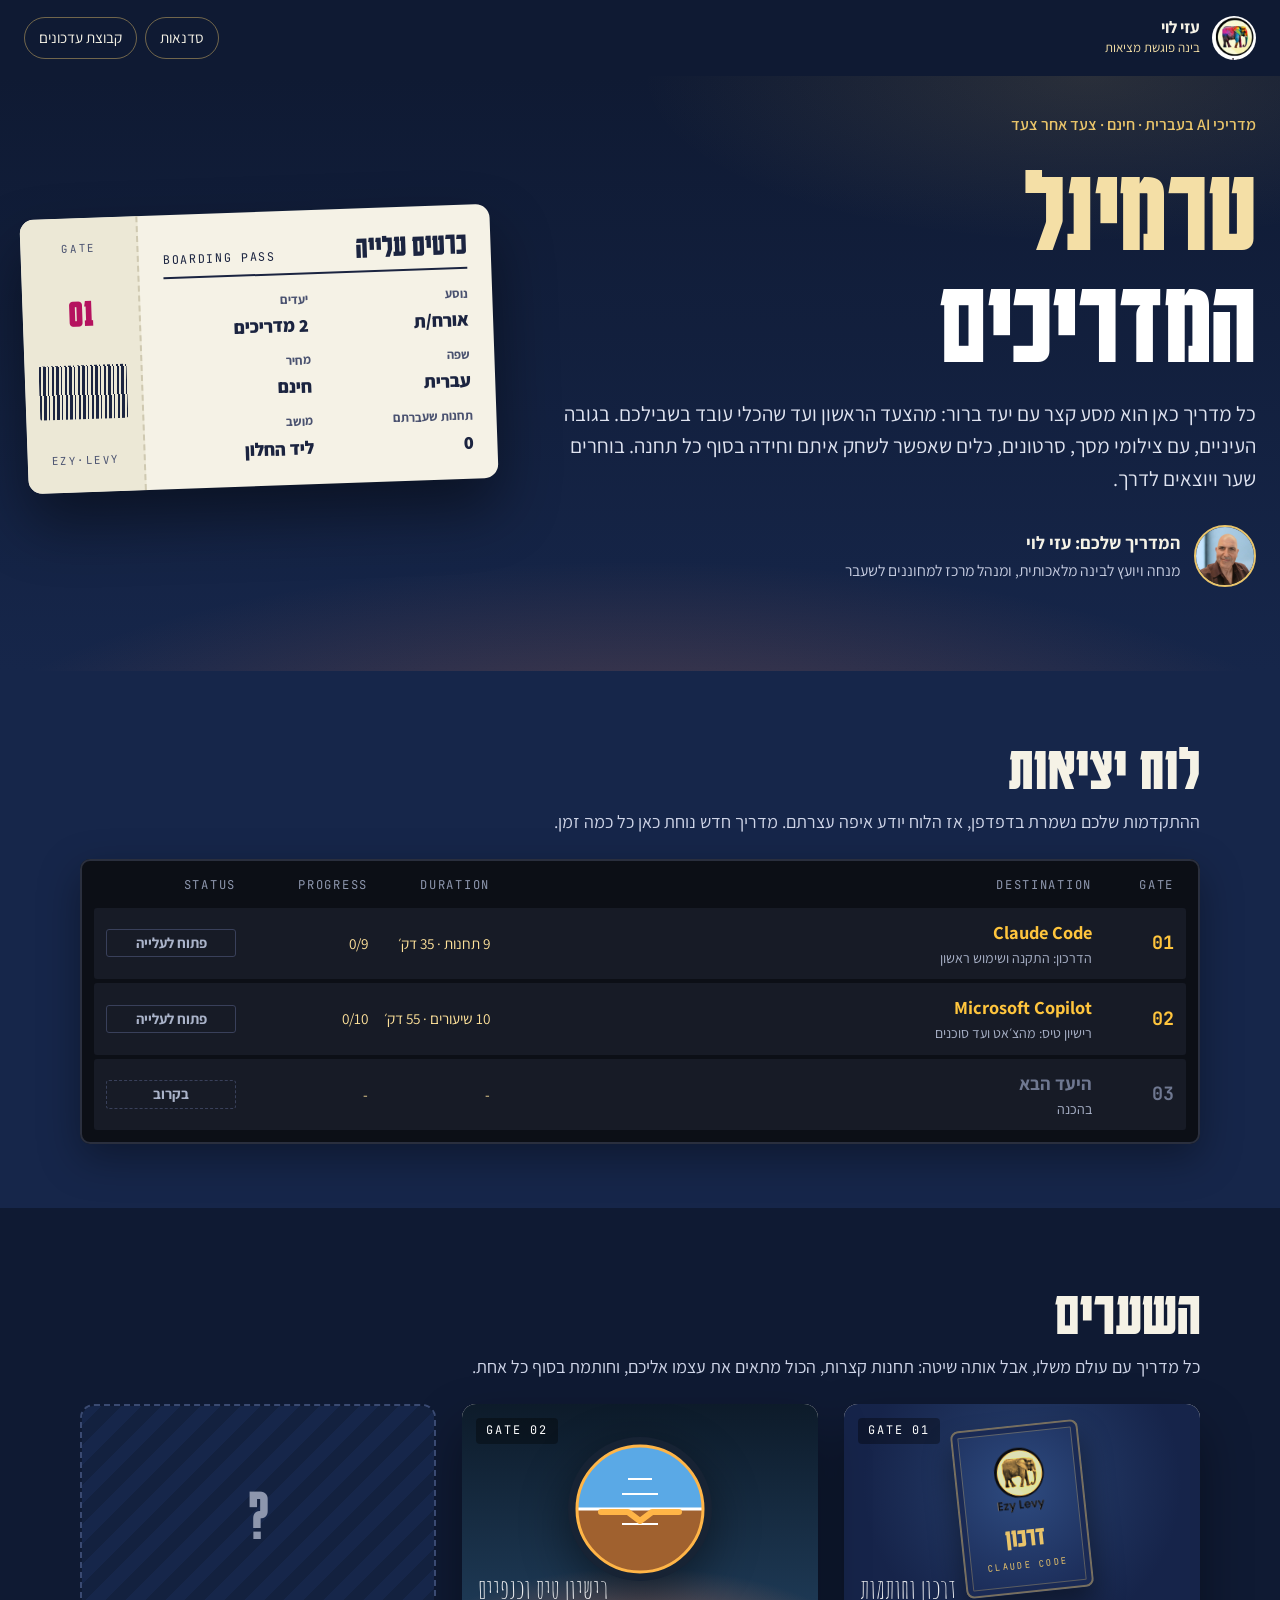
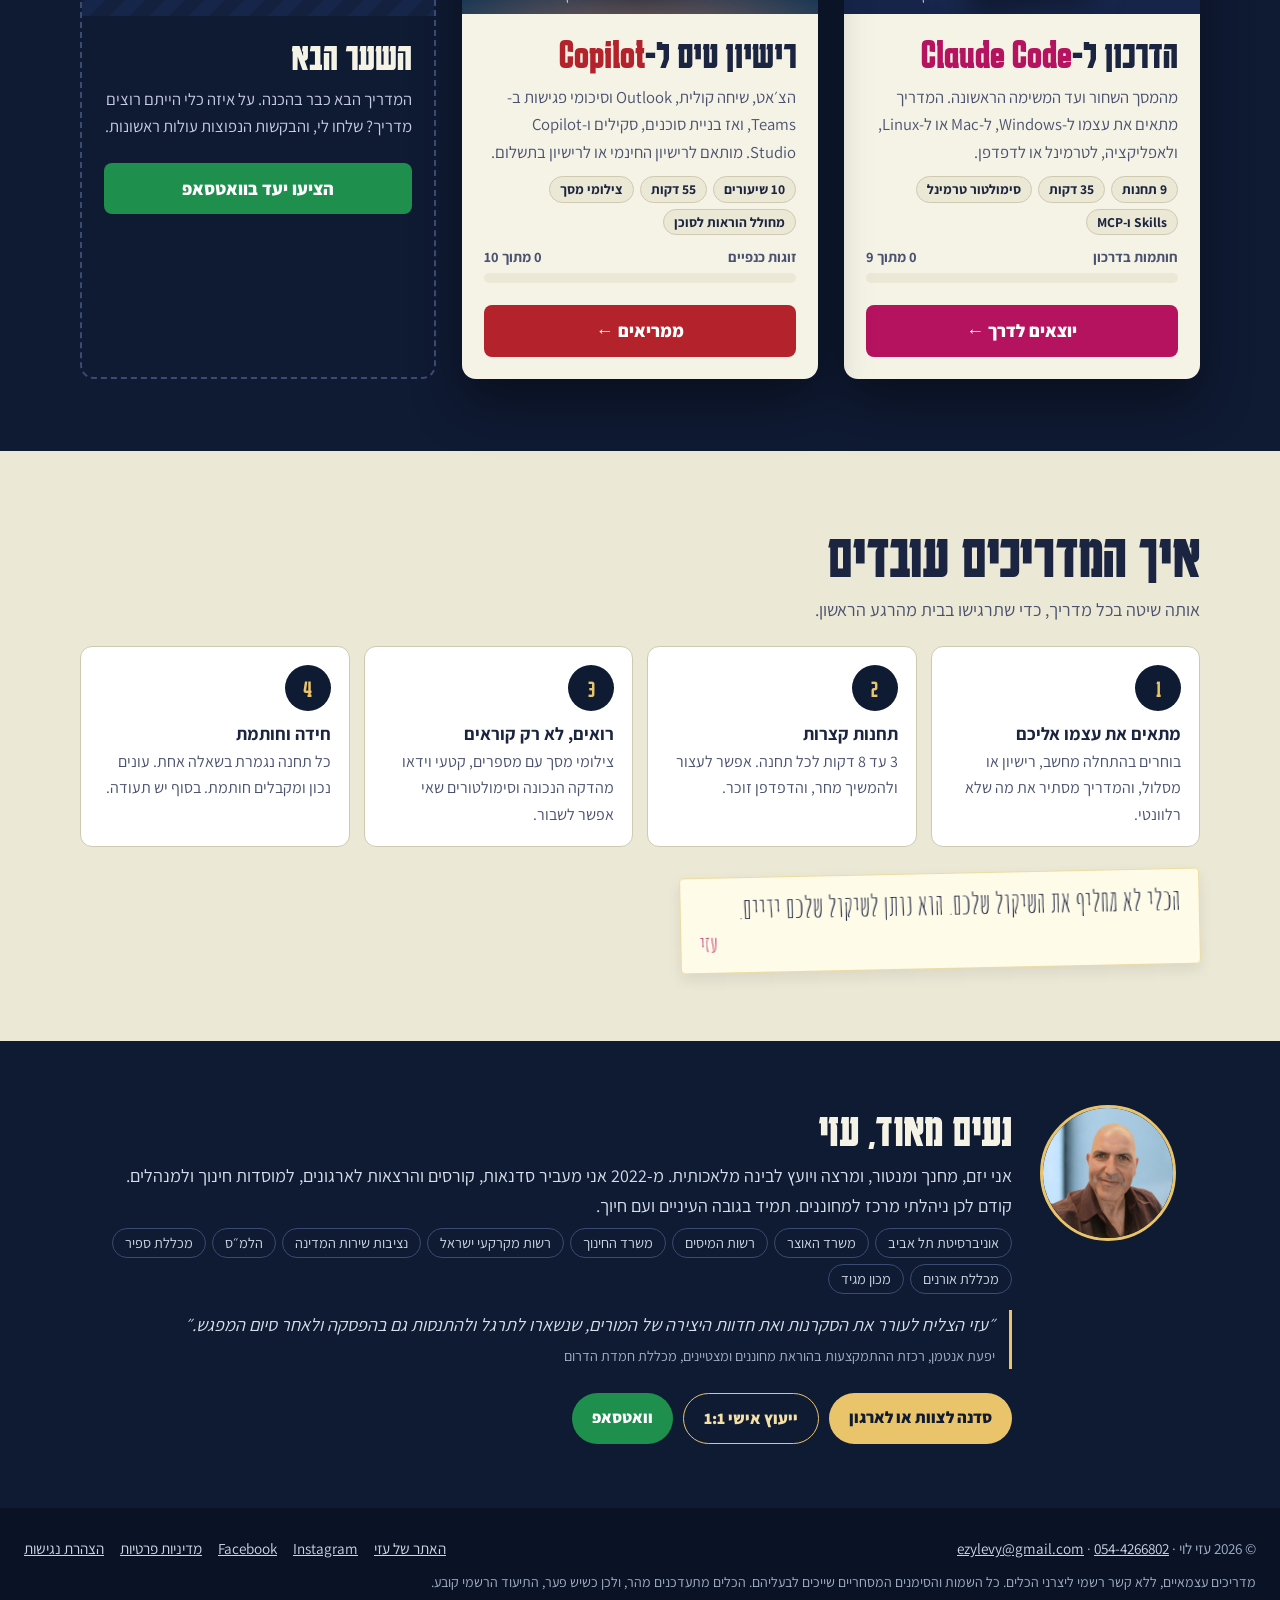
==== index.html @ 36879161 "Tutorials hub: Claude Code passport + Copilot pilot licence Hebrew interactive tutorials by Ezi Levy" ====
<!DOCTYPE html>
<html lang="he" dir="rtl">
<head>
<meta charset="UTF-8">
<meta name="viewport" content="width=device-width, initial-scale=1">
<title>טרמינל המדריכים | מדריכי AI בעברית · עזי לוי</title>
<meta name="description" content="כל המדריכים האינטראקטיביים של עזי לוי במקום אחד: Claude Code, Microsoft Copilot ועוד בדרך. בעברית, צעד אחר צעד, עם חידות, כלים וצילומי מסך.">
<link rel="canonical" href="https://ezylevy.github.io/tutorials/">
<meta property="og:type" content="website">
<meta property="og:locale" content="he_IL">
<meta property="og:title" content="טרמינל המדריכים של עזי לוי">
<meta property="og:description" content="מדריכי AI אינטראקטיביים בעברית, צעד אחר צעד. בוחרים שער ויוצאים לדרך.">
<meta property="og:url" content="https://ezylevy.github.io/tutorials/">
<meta name="theme-color" content="#0f1a33">
<link rel="icon" href="assets/img/logo.png">
<link rel="preconnect" href="https://fonts.googleapis.com">
<link rel="preconnect" href="https://fonts.gstatic.com" crossorigin>
<link href="https://fonts.googleapis.com/css2?family=Amatic+SC:wght@700&family=Assistant:wght@400;600;700;800&family=JetBrains+Mono:wght@400;700&family=Karantina:wght@700&display=swap" rel="stylesheet">
<link rel="stylesheet" href="assets/css/hub.css">
<script type="application/ld+json">
{"@context":"https://schema.org","@type":"ItemList","name":"מדריכי AI בעברית של עזי לוי","itemListElement":[
{"@type":"ListItem","position":1,"url":"https://ezylevy.github.io/tutorials/claude-code/","name":"הדרכון ל-Claude Code"},
{"@type":"ListItem","position":2,"url":"https://ezylevy.github.io/tutorials/copilot/","name":"רישיון טיס ל-Copilot"}]}
</script>
</head>
<body>
<a class="skip" href="#board">דילוג ללוח המדריכים</a>

<header class="topbar">
  <a class="brand" href="https://www.ezylevy.com" target="_blank" rel="noopener">
    <img src="assets/img/logo.png" alt="" width="44" height="44">
    <span><b>עזי לוי</b><small>בינה פוגשת מציאות</small></span>
  </a>
  <nav aria-label="קישורים חיצוניים">
    <a href="https://www.ezylevy.com/courses" target="_blank" rel="noopener">סדנאות</a>
    <a href="https://chat.whatsapp.com/LcW2GxWIN3u0VDr8LdsnDD" target="_blank" rel="noopener">קבוצת עדכונים</a>
  </nav>
</header>

<main>
<div class="hero-wrap">
<section class="hero" aria-labelledby="title">
  <div>
    <p class="kicker">מדריכי AI בעברית · חינם · צעד אחר צעד</p>
    <h1 id="title">טרמינל <span>המדריכים</span></h1>
    <p class="sub">כל מדריך כאן הוא מסע קצר עם יעד ברור: מהצעד הראשון ועד שהכלי עובד בשבילכם. בגובה העיניים, עם צילומי מסך, סרטונים, כלים שאפשר לשחק איתם וחידה בסוף כל תחנה. בוחרים שער ויוצאים לדרך.</p>
    <div class="byline">
      <img src="assets/img/ezi.jpg" alt="עזי לוי" width="62" height="62">
      <div><b>המדריך שלכם: עזי לוי</b><span>מנחה ויועץ לבינה מלאכותית, ומנהל מרכז למחוננים לשעבר</span></div>
    </div>
  </div>

  <div class="pass" aria-label="כרטיס העלייה שלכם">
    <div class="pass-main">
      <div class="pass-head"><b>כרטיס עלייה</b><span dir="ltr">BOARDING PASS</span></div>
      <dl>
        <div><dt>נוסע</dt><dd id="passName">אורח/ת</dd></div>
        <div><dt>יעדים</dt><dd><span id="passCount">2</span> מדריכים</dd></div>
        <div><dt>שפה</dt><dd>עברית</dd></div>
        <div><dt>מחיר</dt><dd>חינם</dd></div>
        <div><dt>תחנות שעברתם</dt><dd id="passDone">0</dd></div>
        <div><dt>מושב</dt><dd>ליד החלון</dd></div>
      </dl>
    </div>
    <div class="pass-stub">
      <small dir="ltr">GATE</small>
      <b id="passGate">01</b>
      <div class="barcode" aria-hidden="true"></div>
      <small dir="ltr">EZY·LEVY</small>
    </div>
  </div>
</section>
</div>

<section class="board-wrap" id="board" aria-labelledby="board-t">
  <div class="inner">
    <h2 class="sec-title" id="board-t">לוח יציאות</h2>
    <p class="sec-sub">ההתקדמות שלכם נשמרת בדפדפן, אז הלוח יודע איפה עצרתם. מדריך חדש נוחת כאן כל כמה זמן.</p>
    <ol class="board" id="boardList">
      <li class="board-head" aria-hidden="true"><span>GATE</span><span>DESTINATION</span><span>DURATION</span><span>PROGRESS</span><span>STATUS</span></li>
      <!-- להוספת מדריך: מעתיקים שורה, משנים את הקישור, את data-key, data-field ו-data-total -->
      <li data-key="cc-passport-v1" data-field="stamps" data-total="9"><a href="claude-code/"><span class="gate">01</span><span class="dest">Claude Code<small>הדרכון: התקנה ושימוש ראשון</small></span><span class="meta">9 תחנות · 35 דק׳</span><span class="meta prog">0/9</span><span class="status">פתוח לעלייה</span></a></li>
      <li data-key="ezi-copilot-license-v1" data-field="wings" data-total="10"><a href="copilot/"><span class="gate">02</span><span class="dest">Microsoft Copilot<small>רישיון טיס: מהצ׳אט ועד סוכנים</small></span><span class="meta">10 שיעורים · 55 דק׳</span><span class="meta prog">0/10</span><span class="status">פתוח לעלייה</span></a></li>
      <li><div class="soon-row"><span class="gate">03</span><span class="dest">היעד הבא<small>בהכנה</small></span><span class="meta">-</span><span class="meta">-</span><span class="status">בקרוב</span></div></li>
    </ol>
  </div>
</section>

<section class="gates-wrap" aria-labelledby="gates-t">
  <div class="inner">
    <h2 class="sec-title" id="gates-t">השערים</h2>
    <p class="sec-sub">כל מדריך עם עולם משלו, אבל אותה שיטה: תחנות קצרות, הכול מתאים את עצמו אליכם, וחותמת בסוף כל אחת.</p>
    <div class="gates">

      <!-- שער 01 -->
      <a class="gate-card" href="claude-code/" style="--accent:#b5125f" data-key="cc-passport-v1" data-field="stamps" data-total="9">
        <div class="cover-art art-passport">
          <span class="tag" dir="ltr">GATE 01</span>
          <div class="book" aria-hidden="true"><img src="assets/img/logo.png" alt=""><b>דרכון</b><span>CLAUDE CODE</span></div>
          <span class="theme">דרכון וחותמות</span>
        </div>
        <div class="card-body">
          <h3>הדרכון ל-<bdi dir="ltr">Claude Code</bdi></h3>
          <p>מהמסך השחור ועד המשימה הראשונה. המדריך מתאים את עצמו ל-Windows, ל-Mac או ל-Linux, ולאפליקציה, לטרמינל או לדפדפן.</p>
          <ul class="chips"><li>9 תחנות</li><li>35 דקות</li><li>סימולטור טרמינל</li><li>Skills ו-MCP</li></ul>
          <div class="progress"><div class="progress-top"><span>חותמות בדרכון</span><span class="pcount">0 מתוך 9</span></div><div class="bar"><i></i></div></div>
          <span class="cta">יוצאים לדרך ←</span>
        </div>
      </a>

      <!-- שער 02 -->
      <a class="gate-card" href="copilot/" style="--accent:#b4232c" data-key="ezi-copilot-license-v1" data-field="wings" data-total="10">
        <div class="cover-art art-flight">
          <span class="tag" dir="ltr">GATE 02</span>
          <svg viewBox="0 0 100 100" aria-hidden="true">
            <defs><clipPath id="hc"><circle cx="50" cy="50" r="42"/></clipPath></defs>
            <circle cx="50" cy="50" r="48" fill="#172334"/>
            <g clip-path="url(#hc)"><g class="tilt">
              <rect x="-20" y="-20" width="140" height="70" fill="#5aa9e6"/>
              <rect x="-20" y="50" width="140" height="70" fill="#a0612f"/>
              <line x1="-20" y1="50" x2="120" y2="50" stroke="#fff" stroke-width="2"/>
              <line x1="38" y1="40" x2="62" y2="40" stroke="#fff" stroke-width="1.4"/>
              <line x1="42" y1="30" x2="58" y2="30" stroke="#fff" stroke-width="1.4"/>
              <line x1="38" y1="60" x2="62" y2="60" stroke="#fff" stroke-width="1.4"/>
            </g></g>
            <path d="M24 52h18l8 6 8-6h18" fill="none" stroke="#ffb547" stroke-width="4" stroke-linecap="round" stroke-linejoin="round"/>
            <circle cx="50" cy="50" r="42" fill="none" stroke="#ffb547" stroke-width="2"/>
          </svg>
          <span class="theme">רישיון טיס וכנפיים</span>
        </div>
        <div class="card-body">
          <h3>רישיון טיס ל-<bdi dir="ltr">Copilot</bdi></h3>
          <p>הצ׳אט, שיחה קולית, Outlook וסיכומי פגישות ב-Teams, ואז בניית סוכנים, סקילים ו-Copilot Studio. מותאם לרישיון החינמי או לרישיון בתשלום.</p>
          <ul class="chips"><li>10 שיעורים</li><li>55 דקות</li><li>צילומי מסך</li><li>מחולל הוראות לסוכן</li></ul>
          <div class="progress"><div class="progress-top"><span>זוגות כנפיים</span><span class="pcount">0 מתוך 10</span></div><div class="bar"><i></i></div></div>
          <span class="cta">ממריאים ←</span>
        </div>
      </a>

      <!-- שער פתוח: המדריך הבא -->
      <a class="gate-card soon" href="https://wa.me/972544266802?text=%D7%94%D7%99%D7%99%20%D7%A2%D7%96%D7%99%2C%20%D7%94%D7%99%D7%99%D7%AA%D7%99%20%D7%A9%D7%9E%D7%97%20%D7%9C%D7%9E%D7%93%D7%A8%D7%99%D7%9A%20%D7%A2%D7%9C%20" target="_blank" rel="noopener">
        <div class="cover-art" aria-hidden="true">?</div>
        <div class="card-body">
          <h3>השער הבא</h3>
          <p>המדריך הבא כבר בהכנה. על איזה כלי הייתם רוצים מדריך? שלחו לי, והבקשות הנפוצות עולות ראשונות.</p>
          <span class="cta">הציעו יעד בוואטסאפ</span>
        </div>
      </a>

    </div>
  </div>
</section>

<section class="how" aria-labelledby="how-t">
  <div class="inner">
    <h2 class="sec-title" id="how-t">איך המדריכים עובדים</h2>
    <p class="sec-sub">אותה שיטה בכל מדריך, כדי שתרגישו בבית מהרגע הראשון.</p>
    <div class="how-grid">
      <div><span class="ic">1</span><b>מתאים את עצמו אליכם</b><p>בוחרים בהתחלה מחשב, רישיון או מסלול, והמדריך מסתיר את מה שלא רלוונטי.</p></div>
      <div><span class="ic">2</span><b>תחנות קצרות</b><p>3 עד 8 דקות לכל תחנה. אפשר לעצור ולהמשיך מחר, והדפדפן זוכר.</p></div>
      <div><span class="ic">3</span><b>רואים, לא רק קוראים</b><p>צילומי מסך עם מספרים, קטעי וידאו מהדקה הנכונה וסימולטורים שאי אפשר לשבור.</p></div>
      <div><span class="ic">4</span><b>חידה וחותמת</b><p>כל תחנה נגמרת בשאלה אחת. עונים נכון ומקבלים חותמת. בסוף יש תעודה.</p></div>
    </div>
    <aside class="note"><p>הכלי לא מחליף את השיקול שלכם. הוא נותן לשיקול שלכם ידיים.</p><cite>עזי</cite></aside>
  </div>
</section>

<section class="guide-bio" aria-labelledby="bio-t">
  <img src="assets/img/ezi.jpg" alt="עזי לוי" width="136" height="136" loading="lazy">
  <h2 id="bio-t">נעים מאוד, עזי</h2>
  <p>אני יזם, מחנך ומנטור, ומרצה ויועץ לבינה מלאכותית. מ-2022 אני מעביר סדנאות, קורסים והרצאות לארגונים, למוסדות חינוך ולמנהלים. קודם לכן ניהלתי מרכז למחוננים. תמיד בגובה העיניים ועם חיוך.</p>
  <ul class="clients" aria-label="בין לקוחותיי">
    <li>אוניברסיטת תל אביב</li><li>משרד האוצר</li><li>רשות המיסים</li><li>משרד החינוך</li><li>רשות מקרקעי ישראל</li><li>נציבות שירות המדינה</li><li>הלמ״ס</li><li>מכללת ספיר</li><li>מכללת אורנים</li><li>מכון מגיד</li>
  </ul>
  <blockquote class="quote">
    <p>״עזי הצליח לעורר את הסקרנות ואת חדוות היצירה של המורים, שנשארו לתרגל ולהתנסות גם בהפסקה ולאחר סיום המפגש.״</p>
    <cite>יפעת אנטמן, רכזת ההתמקצעות בהוראת מחוננים ומצטיינים, מכללת חמדת הדרום</cite>
  </blockquote>
  <div class="cta-row">
    <a class="btn gold" href="https://www.ezylevy.com/courses" target="_blank" rel="noopener">סדנה לצוות או לארגון</a>
    <a class="btn line" href="https://www.ezylevy.com/ai-consultant" target="_blank" rel="noopener">ייעוץ אישי 1:1</a>
    <a class="btn wa" href="https://wa.me/972544266802" target="_blank" rel="noopener">וואטסאפ</a>
  </div>
</section>
</main>

<footer>
  <div class="foot">
    <div>© 2026 עזי לוי · <a href="tel:+972544266802" dir="ltr">054-4266802</a> · <a href="mailto:ezylevy@gmail.com">ezylevy@gmail.com</a></div>
    <nav aria-label="קישורי תחתית">
      <a href="https://www.ezylevy.com" target="_blank" rel="noopener">האתר של עזי</a>
      <a href="https://www.instagram.com/ezylevy/" target="_blank" rel="noopener">Instagram</a>
      <a href="https://www.facebook.com/ezy.levy.1/" target="_blank" rel="noopener">Facebook</a>
      <a href="https://www.ezylevy.com/%D7%9E%D7%93%D7%99%D7%A0%D7%99%D7%95%D7%AA-%D7%A4%D7%A8%D7%98%D7%99%D7%95%D7%AA" target="_blank" rel="noopener">מדיניות פרטיות</a>
      <a href="https://www.ezylevy.com/%D7%94%D7%A6%D7%94%D7%A8%D7%AA-%D7%A0%D7%92%D7%99%D7%A9%D7%95%D7%AA" target="_blank" rel="noopener">הצהרת נגישות</a>
    </nav>
    <div style="flex-basis:100%;font-size:.88rem">מדריכים עצמאיים, ללא קשר רשמי ליצרני הכלים. כל השמות והסימנים המסחריים שייכים לבעליהם. הכלים מתעדכנים מהר, ולכן כשיש פער, התיעוד הרשמי קובע.</div>
  </div>
</footer>

<script src="assets/js/hub.js"></script>
</body>
</html>
---- assets/css/hub.css ----
/* טרמינל המדריכים · עזי לוי
   אותה משפחה חזותית של המדריכים: לילה כחול, זהב וענבר, נייר, לוח יציאות. כל מדריך הוא שער. */

:root {
  color-scheme: light;
  --night: #0f1a33;
  --night-2: #16264a;
  --night-3: #22386a;
  --gold: #e9c46a;
  --gold-soft: #f4dfa6;
  --amber: #ffc53d;
  --paper: #f5f2e6;
  --paper-2: #ece8d6;
  --ink: #1b2440;
  --ink-soft: #4a5270;
  --rule: #cfc9b1;
  --board: #0c0f16;
  --board-2: #171b26;
  --ok: #7ee2a8;
  --display: "Karantina", "Assistant", sans-serif;
  --body: "Assistant", "Segoe UI", Arial, sans-serif;
  --hand: "Amatic SC", "Assistant", cursive;
  --mono: "JetBrains Mono", Consolas, "Courier New", monospace;
}

*, *::before, *::after { box-sizing: border-box; }
html { scroll-behavior: smooth; -webkit-text-size-adjust: 100%; }
body { margin: 0; background: var(--night); color: var(--paper); font-family: var(--body); font-size: 1.125rem; line-height: 1.65; overflow-x: hidden; }
img, svg { display: block; max-width: 100%; }
a { color: inherit; }
h1, h2, h3, p, ul, ol { margin: 0; }
:focus-visible { outline: 3px solid var(--gold); outline-offset: 2px; border-radius: 3px; }
[id] { scroll-margin-top: 18px; }
.skip { position: absolute; inset-inline-start: 12px; top: -60px; background: var(--gold); color: var(--night); padding: 10px 16px; z-index: 100; font-weight: 700; border-radius: 4px; }
.skip:focus { top: 12px; }

/* שורה עליונה */
.topbar { display: flex; align-items: center; justify-content: space-between; gap: 16px; max-width: 1280px; margin: 0 auto; padding: 16px 24px; }
.brand { display: flex; align-items: center; gap: 12px; text-decoration: none; }
.brand img { width: 44px; height: 44px; object-fit: cover; object-position: top; border-radius: 50%; background: #fff; }
.brand b { display: block; font-size: 1.05rem; line-height: 1.2; }
.brand small { display: block; font-size: .82rem; color: var(--gold-soft); }
.topbar nav { display: flex; gap: 8px; flex-wrap: wrap; justify-content: flex-end; }
.topbar nav a { font-size: .95rem; text-decoration: none; padding: 7px 14px; border: 1px solid rgba(233, 196, 106, .45); border-radius: 999px; }
.topbar nav a:hover { background: rgba(233, 196, 106, .14); }

/* פתיח */
.hero-wrap {
  background:
    radial-gradient(ellipse 80% 55% at 50% 120%, rgba(255, 138, 91, .28), transparent 70%),
    radial-gradient(ellipse 50% 40% at 85% 0%, rgba(233, 196, 106, .12), transparent 70%),
    linear-gradient(var(--night), var(--night-2));
}
.hero { max-width: 1280px; margin: 0 auto; padding: 36px 24px 84px; display: grid; grid-template-columns: minmax(0, 1fr) minmax(0, 470px); gap: 56px; align-items: center; }
.kicker { color: var(--gold); font-weight: 600; font-size: 1rem; }
.hero h1 { font-family: var(--display); font-weight: 700; font-size: clamp(4rem, 9.5vw, 8.4rem); line-height: .92; margin: 14px 0 22px; color: var(--gold-soft); }
.hero h1 span { display: block; color: #fff; }
.hero .sub { font-size: 1.3rem; line-height: 1.55; max-width: 34em; color: #dfe3f0; }
.byline { display: flex; align-items: center; gap: 14px; margin-top: 30px; }
.byline img { width: 62px; height: 62px; border-radius: 50%; object-fit: cover; border: 2px solid var(--gold); }
.byline b { display: block; }
.byline span { display: block; font-size: .98rem; color: #c6cce0; }

/* כרטיס עלייה למטוס */
.pass {
  position: relative; background: var(--paper); color: var(--ink); border-radius: 14px; overflow: hidden;
  box-shadow: 0 30px 60px rgba(0, 0, 0, .45); transform: rotate(-2deg);
  display: grid; grid-template-columns: minmax(0, 1fr) 118px;
}
.pass-main { padding: 22px 24px; }
.pass-stub { background: var(--paper-2); border-inline-start: 2px dashed var(--rule); padding: 22px 14px; display: flex; flex-direction: column; align-items: center; justify-content: space-between; gap: 10px; text-align: center; }
.pass-stub b { font-family: var(--display); font-size: 2.6rem; line-height: 1; color: #b5125f; }
.pass-stub small { font-family: var(--mono); font-size: .68rem; letter-spacing: .14em; color: var(--ink-soft); }
.pass-head { display: flex; justify-content: space-between; align-items: baseline; border-bottom: 2px solid var(--ink); padding-bottom: 6px; margin-bottom: 14px; }
.pass-head b { font-family: var(--display); font-size: 2rem; line-height: 1; }
.pass-head span { font-family: var(--mono); font-size: .74rem; letter-spacing: .14em; }
.pass dl { display: grid; grid-template-columns: repeat(2, minmax(0, 1fr)); gap: 10px 16px; margin: 0; }
.pass dt { font-size: .8rem; font-weight: 700; color: var(--ink-soft); }
.pass dd { margin: 0; font-weight: 800; font-size: 1.15rem; }
.barcode { height: 54px; width: 100%; background: repeating-linear-gradient(90deg, var(--ink) 0 2px, transparent 2px 4px, var(--ink) 4px 7px, transparent 7px 9px, var(--ink) 9px 10px, transparent 10px 13px); border-radius: 2px; }

/* לוח יציאות */
.board-wrap { background: var(--night-2); padding: 64px 24px; }
.inner { max-width: 1120px; margin: 0 auto; }
.sec-title { font-family: var(--display); font-size: clamp(2.6rem, 6vw, 4rem); line-height: 1; margin-bottom: 8px; }
.sec-sub { color: #cfd5e8; margin-bottom: 22px; max-width: 46em; }
.board { list-style: none; padding: 14px; margin: 0; background: var(--board); border-radius: 10px; box-shadow: inset 0 0 0 2px #2a2f3e, 0 14px 40px rgba(0, 0, 0, .35); }
.board-head, .board a, .board .soon-row {
  display: grid; grid-template-columns: 70px minmax(0, 1fr) 110px 120px 130px; gap: 12px; align-items: center; padding: 9px 12px;
}
.board-head { font-family: var(--mono); font-size: .76rem; letter-spacing: .14em; color: #8d96ad; padding-top: 2px; }
.board li + li { margin-top: 4px; }
.board a, .board .soon-row { text-decoration: none; color: var(--amber); font-weight: 700; font-size: 1.15rem; background: var(--board-2); border-radius: 3px; }
.board a:hover { background: #252b3b; }
.board .gate { font-family: var(--mono); }
.board .dest small { display: block; font-weight: 400; font-size: .88rem; color: #aab3c9; }
.board .meta { font-weight: 400; font-size: .95rem; color: #ffe29a; }
.board .status { font-size: .92rem; text-align: center; color: #aab3c9; border: 1px solid #39405a; border-radius: 3px; padding: 1px 6px; }
.board .status.boarding { color: #1a1300; background: var(--amber); border-color: var(--amber); }
.board .status.done { color: #06240f; background: var(--ok); border-color: var(--ok); }
.board .soon-row { color: #6f7891; }
.board .soon-row .status { border-style: dashed; }
.flap { display: inline-block; animation: flap .6s ease both; }
@keyframes flap { 0% { transform: rotateX(90deg); opacity: 0; } 100% { transform: rotateX(0); opacity: 1; } }

/* שערים */
.gates-wrap { padding: 72px 24px; }
.gates { display: grid; grid-template-columns: repeat(auto-fill, minmax(min(100%, 340px), 1fr)); gap: 26px; }
.gate-card {
  position: relative; display: flex; flex-direction: column; background: var(--paper); color: var(--ink);
  border-radius: 14px; overflow: hidden; text-decoration: none; box-shadow: 0 24px 50px rgba(0, 0, 0, .4);
  transition: transform .2s, box-shadow .2s;
}
.gate-card:hover { transform: translateY(-4px); box-shadow: 0 30px 60px rgba(0, 0, 0, .5); }
.cover-art { position: relative; height: 210px; display: grid; place-items: center; overflow: hidden; }
.cover-art .tag { position: absolute; top: 14px; inset-inline-start: 14px; font-family: var(--mono); font-size: .74rem; letter-spacing: .16em; background: rgba(0, 0, 0, .35); color: #fff; padding: 3px 10px; border-radius: 4px; }
.cover-art .theme { position: absolute; bottom: 12px; inset-inline-end: 16px; font-family: var(--hand); font-size: 1.7rem; line-height: 1; color: rgba(255, 255, 255, .9); }
.art-passport { background: radial-gradient(circle at 50% 38%, #27406f, #16244a 72%); color: var(--gold); }
.art-passport .book {
  width: 128px; height: 168px; border-radius: 8px; display: flex; flex-direction: column; align-items: center; justify-content: center; gap: 8px;
  background: radial-gradient(circle at 50% 38%, #2e4b80, #1a2a55); transform: rotate(-6deg);
  box-shadow: inset 0 0 0 2px rgba(233, 196, 106, .45), inset 0 0 0 7px #1a2a55, inset 0 0 0 8px rgba(233, 196, 106, .3), 0 18px 30px rgba(0, 0, 0, .45);
}
.art-passport .book img { width: 58px; filter: sepia(1) saturate(2.4) hue-rotate(358deg) brightness(.95); opacity: .9; }
.art-passport .book b { font-family: var(--display); font-size: 1.7rem; line-height: 1; }
.art-passport .book span { font-family: var(--mono); font-size: .56rem; letter-spacing: .26em; }
.art-flight { background: radial-gradient(ellipse 90% 60% at 50% 120%, rgba(255, 138, 91, .55), transparent 70%), linear-gradient(#0d1b2a, #1e3a56); }
.art-flight svg { width: 150px; height: 150px; filter: drop-shadow(0 14px 24px rgba(0, 0, 0, .45)); }
.art-flight .tilt { transform-origin: 50px 50px; animation: bank 7s ease-in-out infinite; }
@keyframes bank { 0%, 100% { transform: rotate(-8deg) translateY(2px); } 50% { transform: rotate(9deg) translateY(-3px); } }
.card-body { padding: 20px 22px 22px; display: flex; flex-direction: column; gap: 10px; flex: 1; }
.card-body h3 { font-family: var(--display); font-size: 2.5rem; line-height: 1; }
.card-body h3 bdi { color: var(--accent, #b5125f); }
.card-body p { color: var(--ink-soft); font-size: 1.04rem; }
.chips { display: flex; flex-wrap: wrap; gap: 6px; list-style: none; padding: 0; }
.chips li { font-size: .85rem; font-weight: 700; background: var(--paper-2); border: 1px solid var(--rule); border-radius: 999px; padding: 1px 10px; }
.progress { margin-top: auto; }
.progress-top { display: flex; justify-content: space-between; font-size: .9rem; font-weight: 700; color: var(--ink-soft); }
.bar { height: 10px; background: var(--paper-2); border-radius: 999px; overflow: hidden; margin-top: 4px; }
.bar i { display: block; height: 100%; width: 0; background: var(--accent, #b5125f); transition: width .8s ease; }
.cta { display: block; text-align: center; margin-top: 12px; background: var(--accent, #b5125f); color: #fff; font-weight: 800; font-size: 1.12rem; padding: 11px; border-radius: 8px; }
.gate-card.soon { background: transparent; border: 2px dashed #3a4a72; box-shadow: none; color: var(--paper); }
.gate-card.soon:hover { transform: none; }
.gate-card.soon .cover-art { background: repeating-linear-gradient(135deg, #16264a 0 14px, #13213f 14px 28px); color: #8d96ad; font-family: var(--display); font-size: 5rem; }
.gate-card.soon .card-body p { color: #c6cce0; }
.gate-card.soon .cta { background: #1f8f4e; }

/* איך זה עובד */
.how { background: var(--paper-2); color: var(--ink); padding: 72px 24px; }
.how .sec-sub { color: var(--ink-soft); }
.how-grid { display: grid; grid-template-columns: repeat(auto-fill, minmax(min(100%, 230px), 1fr)); gap: 14px; margin-top: 10px; }
.how-grid > div { background: #fff; border: 1px solid var(--rule); border-radius: 12px; padding: 18px; }
.how-grid .ic { width: 46px; height: 46px; border-radius: 50%; display: grid; place-items: center; background: var(--night); color: var(--gold); font-family: var(--display); font-size: 1.6rem; margin-bottom: 8px; }
.how-grid b { display: block; font-size: 1.12rem; }
.how-grid p { color: var(--ink-soft); font-size: 1rem; }
.note { margin-top: 26px; max-width: 520px; background: #fffbe9; border: 1px solid #ecdca0; padding: 14px 18px 10px; border-radius: 4px; transform: rotate(-1.2deg); box-shadow: 0 6px 14px rgba(0, 0, 0, .08); }
.note p { font-family: var(--hand); font-size: 1.8rem; line-height: 1.15; }
.note cite { display: block; text-align: end; font-family: var(--hand); font-size: 1.4rem; font-style: normal; color: #b5125f; }

/* עזי */
.guide-bio { max-width: 1120px; margin: 0 auto; padding: 64px 24px; display: grid; grid-template-columns: 136px minmax(0, 1fr); gap: 8px 28px; }
.guide-bio img { width: 136px; height: 136px; border-radius: 50%; object-fit: cover; border: 3px solid var(--gold); grid-row: span 5; }
.guide-bio h2 { font-family: var(--display); font-size: 3rem; line-height: 1; }
.guide-bio p { color: #d5deea; }
.clients { list-style: none; padding: 0; display: flex; flex-wrap: wrap; gap: 6px; }
.clients li { font-size: .9rem; border: 1px solid #3a4a72; border-radius: 999px; padding: 2px 12px; color: #cdd7e4; }
.quote { margin: 8px 0; border-inline-start: 3px solid var(--gold); padding-inline-start: 14px; }
.quote p { font-style: italic; }
.quote cite { font-size: .9rem; color: #9fb0c6; font-style: normal; }
.cta-row { display: flex; flex-wrap: wrap; gap: 10px; margin-top: 8px; }
.btn { display: inline-block; text-decoration: none; font-weight: 800; padding: 11px 20px; border-radius: 999px; font-size: 1.02rem; }
.btn.gold { background: var(--gold); color: var(--night); }
.btn.line { border: 1.5px solid var(--gold); color: var(--gold-soft); }
.btn.wa { background: #1f8f4e; color: #fff; }

footer { background: #0a1226; color: #9fb0c6; padding: 28px 24px; font-size: .95rem; }
.foot { max-width: 1280px; margin: 0 auto; display: flex; flex-wrap: wrap; gap: 10px 24px; justify-content: space-between; }
.foot nav { display: flex; flex-wrap: wrap; gap: 6px 16px; }
.foot a { color: #cdd7e4; }

@media (prefers-reduced-motion: reduce) {
  *, *::before, *::after { animation: none !important; transition: none !important; }
  html { scroll-behavior: auto; }
}
@media (max-width: 980px) {
  .hero { grid-template-columns: 1fr; gap: 40px; }
  .pass { transform: none; max-width: 520px; }
  .guide-bio { grid-template-columns: 1fr; }
  .guide-bio img { grid-row: auto; }
}
@media (max-width: 640px) {
  body { font-size: 1.06rem; }
  .topbar { padding: 12px 16px; }
  .topbar nav a { padding: 6px 10px; font-size: .88rem; }
  .hero, .board-wrap, .gates-wrap, .how, .guide-bio { padding-inline: 16px; }
  .pass { grid-template-columns: 1fr; }
  .pass-stub { border-inline-start: 0; border-top: 2px dashed var(--rule); flex-direction: row; }
  .board { padding: 8px; }
  .board-head { display: none; }
  .board a, .board .soon-row { grid-template-columns: 44px minmax(0, 1fr) 92px; font-size: 1rem; padding: 8px; }
  .board .meta { display: none; }
}
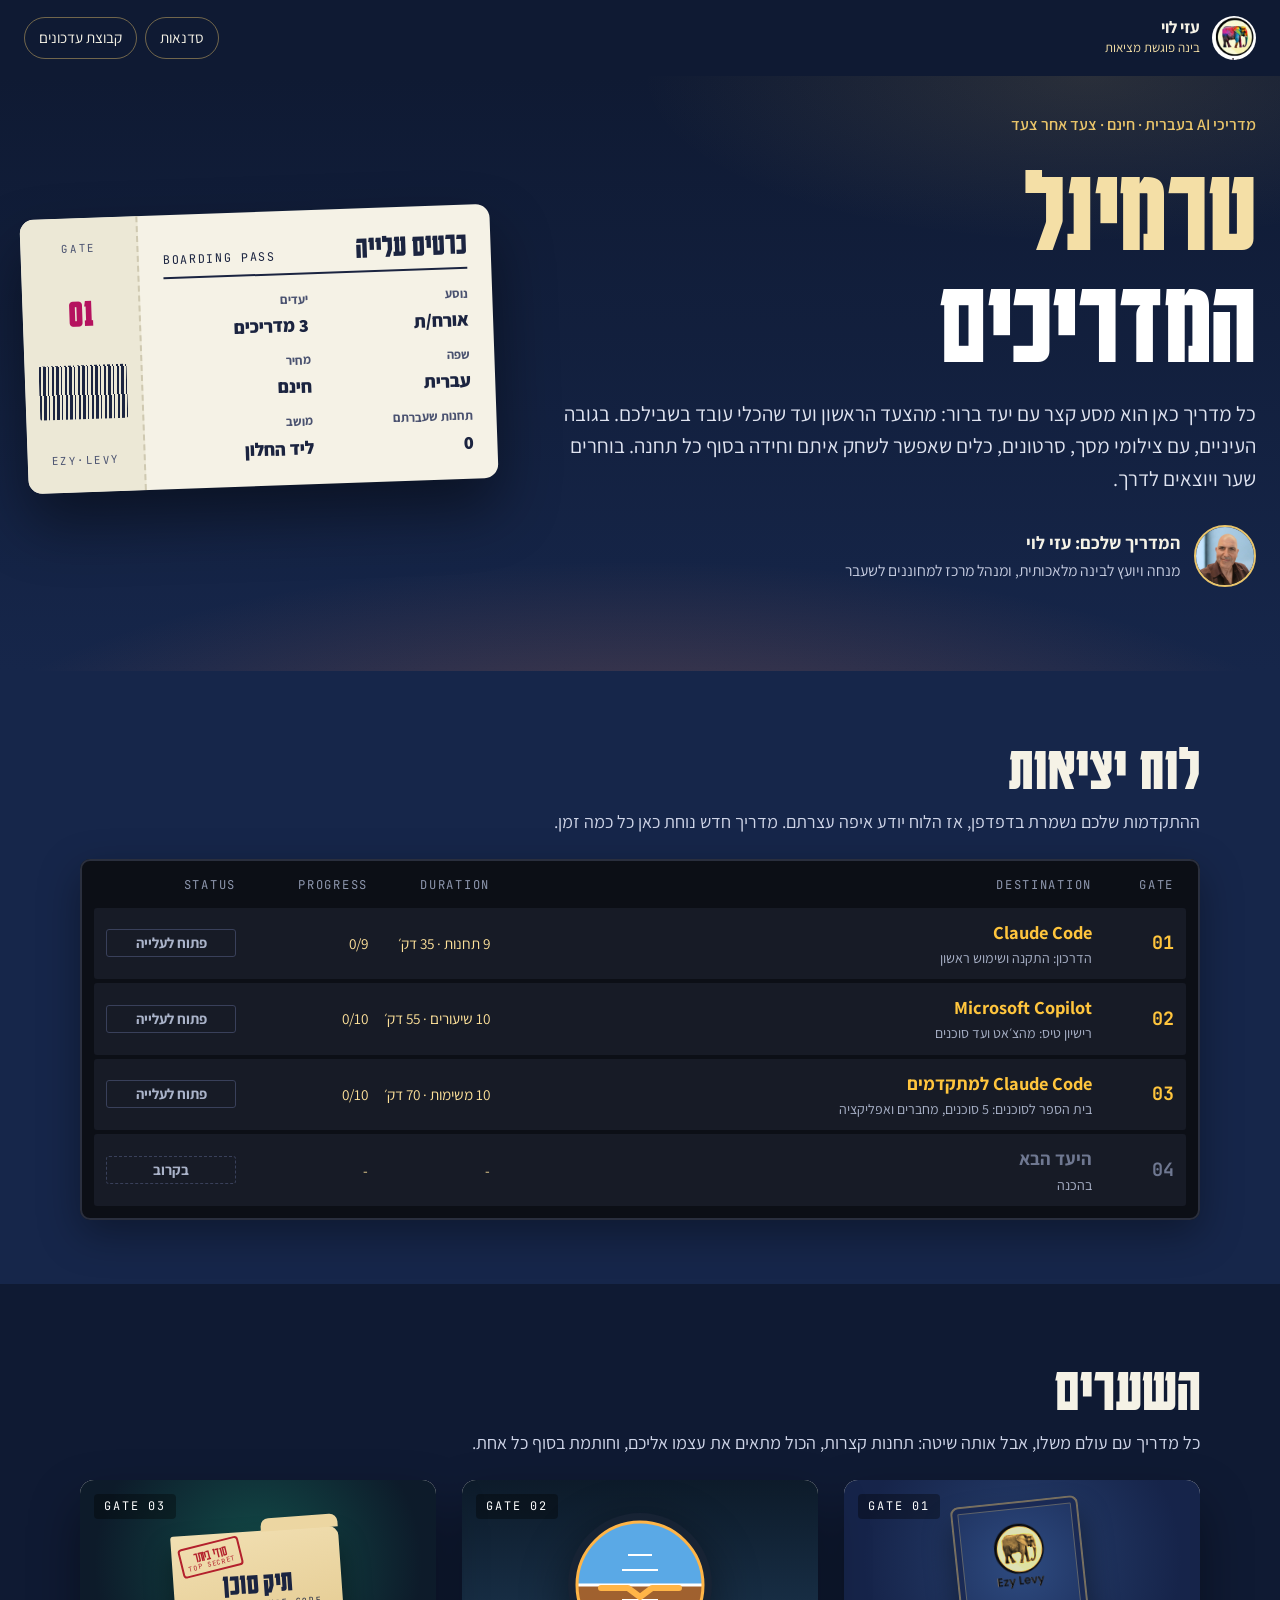
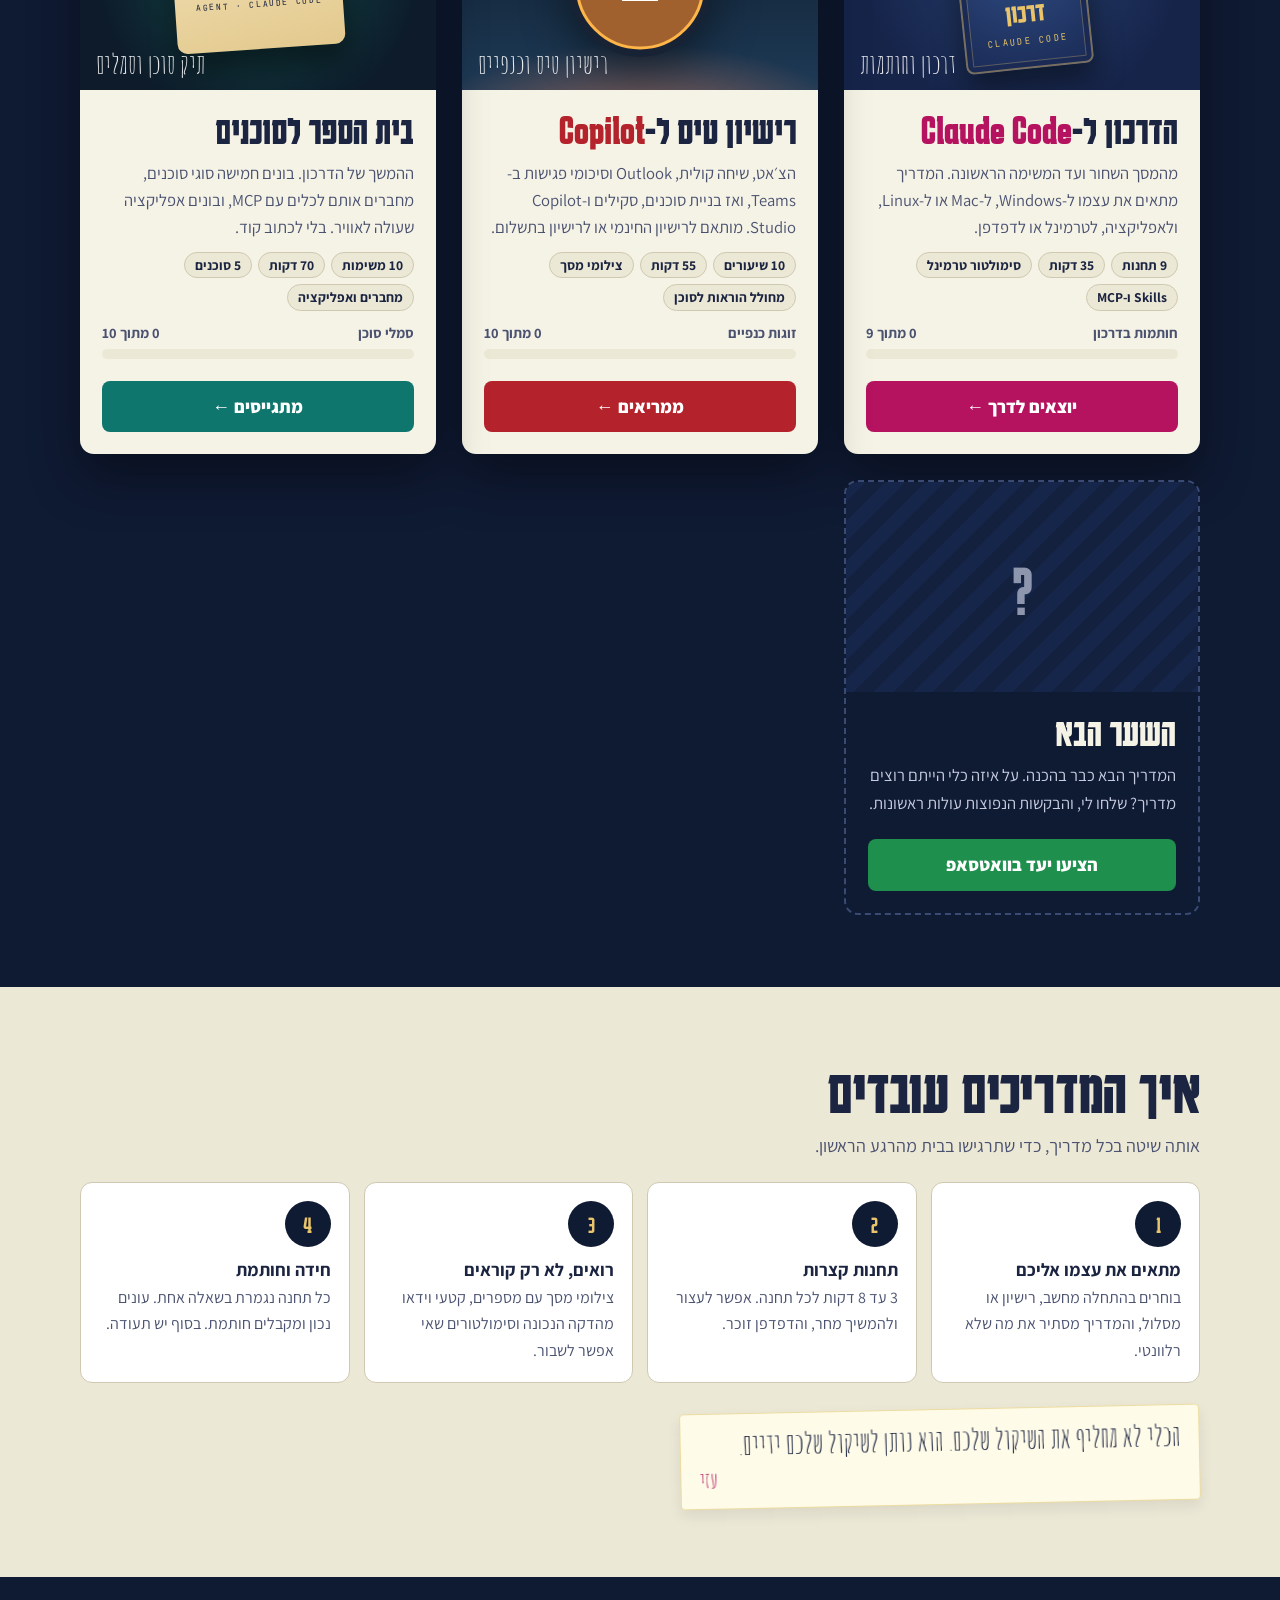
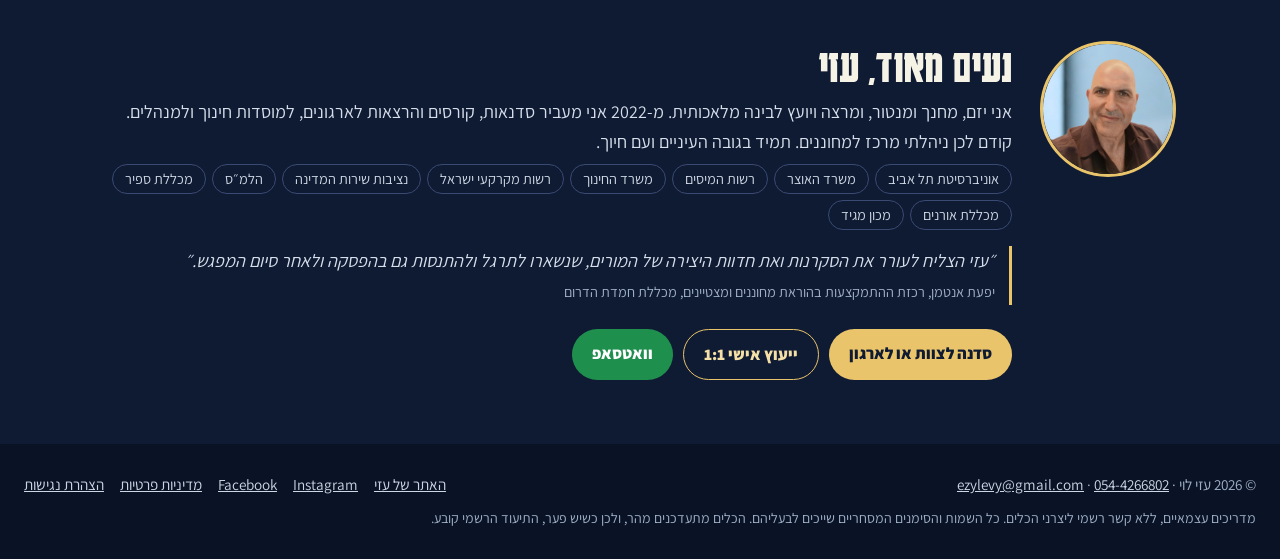
==== commit 11565418: "Add advanced Claude Code tutorial: agent school (claude-agents) 10 missions covering the 5 agent wor" ====
--- a/index.html
+++ b/index.html
@@ -4,7 +4,7 @@
 <meta charset="UTF-8">
 <meta name="viewport" content="width=device-width, initial-scale=1">
 <title>טרמינל המדריכים | מדריכי AI בעברית · עזי לוי</title>
-<meta name="description" content="כל המדריכים האינטראקטיביים של עזי לוי במקום אחד: Claude Code, Microsoft Copilot ועוד בדרך. בעברית, צעד אחר צעד, עם חידות, כלים וצילומי מסך.">
+<meta name="description" content="כל המדריכים האינטראקטיביים של עזי לוי במקום אחד: Claude Code (בסיסי ומתקדם), Microsoft Copilot ועוד בדרך. בעברית, צעד אחר צעד, עם חידות, כלים וצילומי מסך.">
 <link rel="canonical" href="https://ezylevy.github.io/tutorials/">
 <meta property="og:type" content="website">
 <meta property="og:locale" content="he_IL">
@@ -20,7 +20,8 @@
 <script type="application/ld+json">
 {"@context":"https://schema.org","@type":"ItemList","name":"מדריכי AI בעברית של עזי לוי","itemListElement":[
 {"@type":"ListItem","position":1,"url":"https://ezylevy.github.io/tutorials/claude-code/","name":"הדרכון ל-Claude Code"},
-{"@type":"ListItem","position":2,"url":"https://ezylevy.github.io/tutorials/copilot/","name":"רישיון טיס ל-Copilot"}]}
+{"@type":"ListItem","position":2,"url":"https://ezylevy.github.io/tutorials/copilot/","name":"רישיון טיס ל-Copilot"},
+{"@type":"ListItem","position":3,"url":"https://ezylevy.github.io/tutorials/claude-agents/","name":"בית הספר לסוכנים: Claude Code למתקדמים"}]}
 </script>
 </head>
 <body>
@@ -81,7 +82,8 @@
       <!-- להוספת מדריך: מעתיקים שורה, משנים את הקישור, את data-key, data-field ו-data-total -->
       <li data-key="cc-passport-v1" data-field="stamps" data-total="9"><a href="claude-code/"><span class="gate">01</span><span class="dest">Claude Code<small>הדרכון: התקנה ושימוש ראשון</small></span><span class="meta">9 תחנות · 35 דק׳</span><span class="meta prog">0/9</span><span class="status">פתוח לעלייה</span></a></li>
       <li data-key="ezi-copilot-license-v1" data-field="wings" data-total="10"><a href="copilot/"><span class="gate">02</span><span class="dest">Microsoft Copilot<small>רישיון טיס: מהצ׳אט ועד סוכנים</small></span><span class="meta">10 שיעורים · 55 דק׳</span><span class="meta prog">0/10</span><span class="status">פתוח לעלייה</span></a></li>
-      <li><div class="soon-row"><span class="gate">03</span><span class="dest">היעד הבא<small>בהכנה</small></span><span class="meta">-</span><span class="meta">-</span><span class="status">בקרוב</span></div></li>
+      <li data-key="ezi-cc-agents-v1" data-field="badges" data-total="10"><a href="claude-agents/"><span class="gate">03</span><span class="dest">Claude Code למתקדמים<small>בית הספר לסוכנים: 5 סוכנים, מחברים ואפליקציה</small></span><span class="meta">10 משימות · 70 דק׳</span><span class="meta prog">0/10</span><span class="status">פתוח לעלייה</span></a></li>
+      <li><div class="soon-row"><span class="gate">04</span><span class="dest">היעד הבא<small>בהכנה</small></span><span class="meta">-</span><span class="meta">-</span><span class="status">בקרוב</span></div></li>
     </ol>
   </div>
 </section>
@@ -137,6 +139,22 @@
         </div>
       </a>
 
+      <!-- שער 03 -->
+      <a class="gate-card" href="claude-agents/" style="--accent:#0f766e" data-key="ezi-cc-agents-v1" data-field="badges" data-total="10">
+        <div class="cover-art art-dossier">
+          <span class="tag" dir="ltr">GATE 03</span>
+          <div class="folder" aria-hidden="true"><span class="stamp-s">סודי ביותר<small>TOP SECRET</small></span><b>תיק סוכן</b><span class="code">AGENT · CLAUDE CODE</span></div>
+          <span class="theme">תיק סוכן וסמלים</span>
+        </div>
+        <div class="card-body">
+          <h3>בית הספר לסוכנים</h3>
+          <p>ההמשך של הדרכון. בונים חמישה סוגי סוכנים, מחברים אותם לכלים עם MCP, ובונים אפליקציה שעולה לאוויר. בלי לכתוב קוד.</p>
+          <ul class="chips"><li>10 משימות</li><li>70 דקות</li><li>5 סוכנים</li><li>מחברים ואפליקציה</li></ul>
+          <div class="progress"><div class="progress-top"><span>סמלי סוכן</span><span class="pcount">0 מתוך 10</span></div><div class="bar"><i></i></div></div>
+          <span class="cta">מתגייסים ←</span>
+        </div>
+      </a>
+
       <!-- שער פתוח: המדריך הבא -->
       <a class="gate-card soon" href="https://wa.me/972544266802?text=%D7%94%D7%99%D7%99%20%D7%A2%D7%96%D7%99%2C%20%D7%94%D7%99%D7%99%D7%AA%D7%99%20%D7%A9%D7%9E%D7%97%20%D7%9C%D7%9E%D7%93%D7%A8%D7%99%D7%9A%20%D7%A2%D7%9C%20" target="_blank" rel="noopener">
         <div class="cover-art" aria-hidden="true">?</div>
--- a/assets/css/hub.css
+++ b/assets/css/hub.css
@@ -200,3 +200,16 @@
   .board a, .board .soon-row { grid-template-columns: 44px minmax(0, 1fr) 92px; font-size: 1rem; padding: 8px; }
   .board .meta { display: none; }
 }
+
+/* שער 03: תיק סוכן */
+.art-dossier { background: radial-gradient(circle at 50% 40%, #134e4a, #0d1b2a 75%); }
+.art-dossier .folder {
+  position: relative; width: 168px; height: 118px; margin-top: 10px; border-radius: 3px 10px 10px 10px;
+  background: linear-gradient(170deg, #f1dfb2, #e3c98e); color: #1b2440; display: grid; place-items: center; align-content: center;
+  box-shadow: 0 16px 28px rgba(0, 0, 0, .45); transform: rotate(-4deg);
+}
+.art-dossier .folder::before { content: ""; position: absolute; top: -12px; right: 0; width: 46%; height: 13px; background: #ecd6a2; border-radius: 8px 8px 0 0; }
+.art-dossier .folder b { font-family: var(--display); font-size: 1.9rem; line-height: 1; }
+.art-dossier .folder .code { font-family: var(--mono); font-size: .52rem; letter-spacing: .2em; }
+.art-dossier .stamp-s { position: absolute; top: 8px; left: 8px; font-family: var(--display); font-size: .95rem; line-height: 1; color: #b3202c; border: 2px double #b3202c; border-radius: 4px; padding: 2px 5px; transform: rotate(-10deg); text-align: center; }
+.art-dossier .stamp-s small { display: block; font-family: var(--mono); font-size: .42rem; letter-spacing: .12em; }
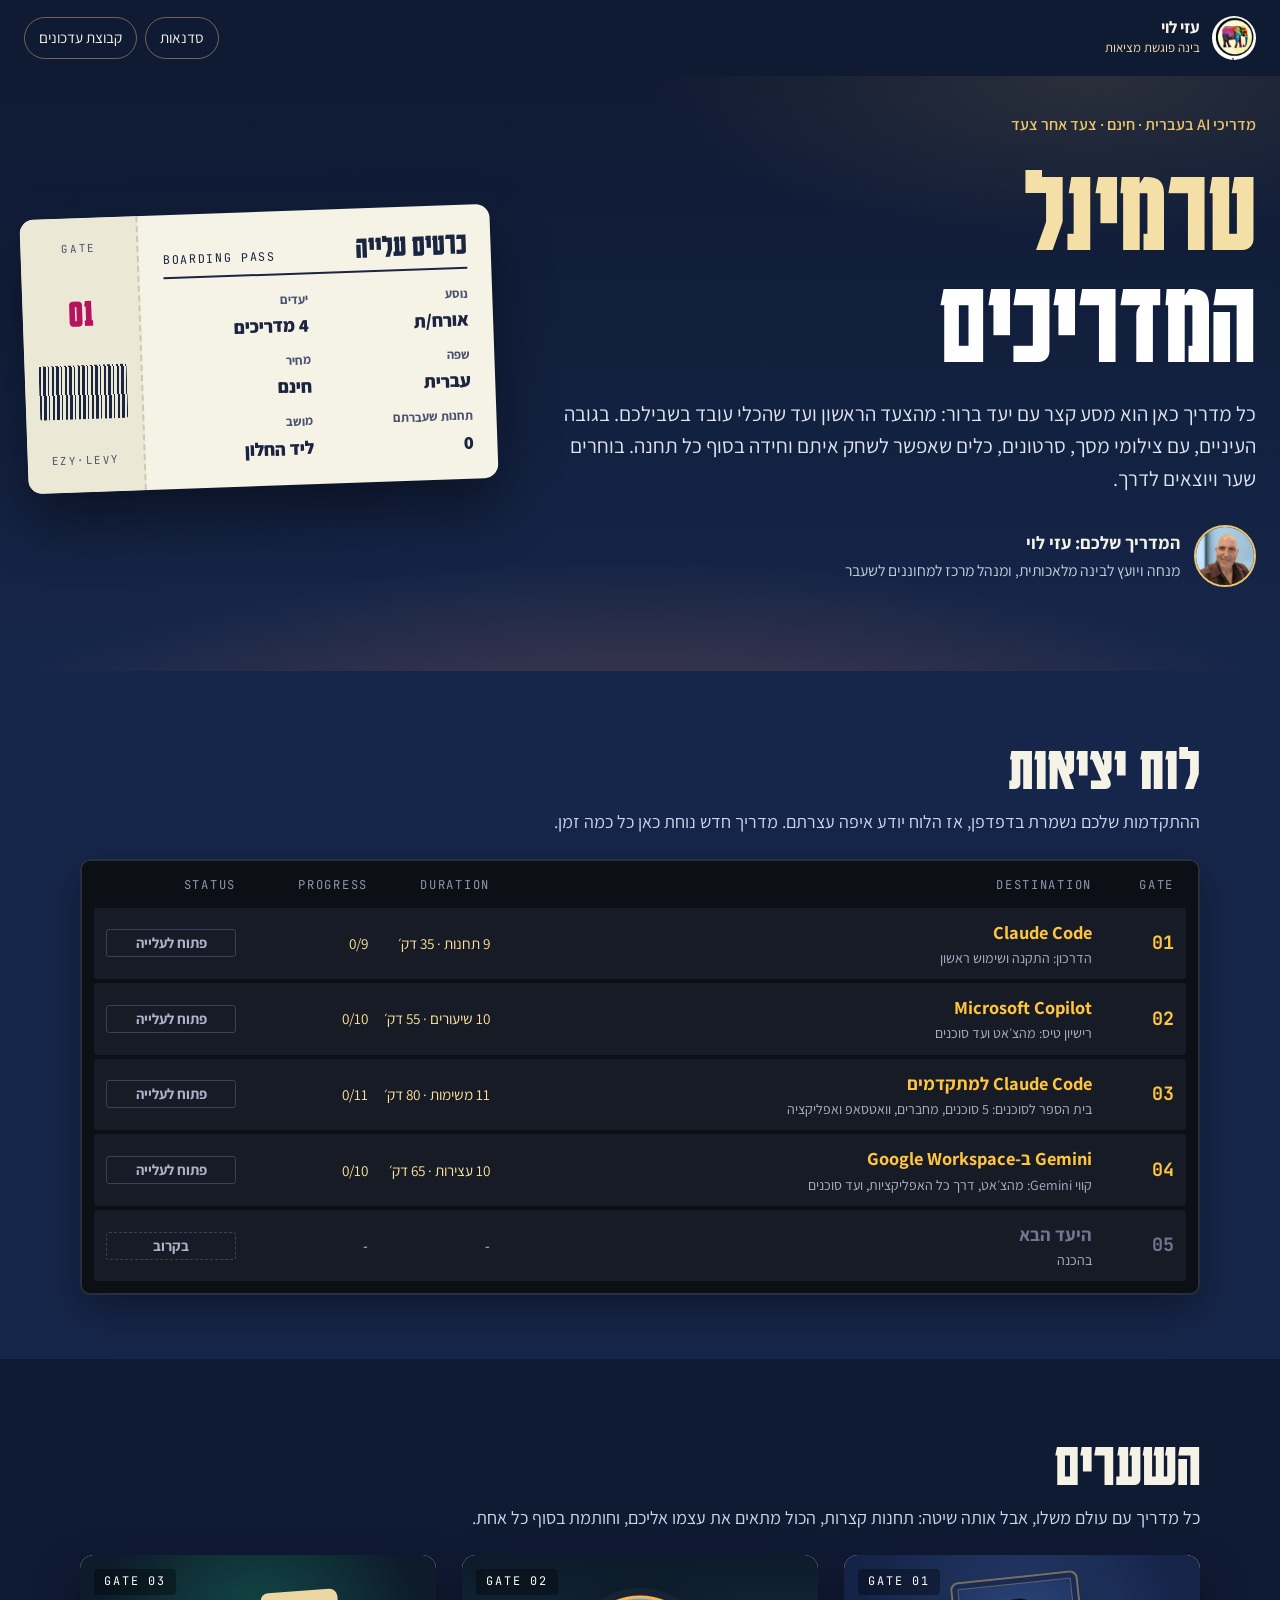
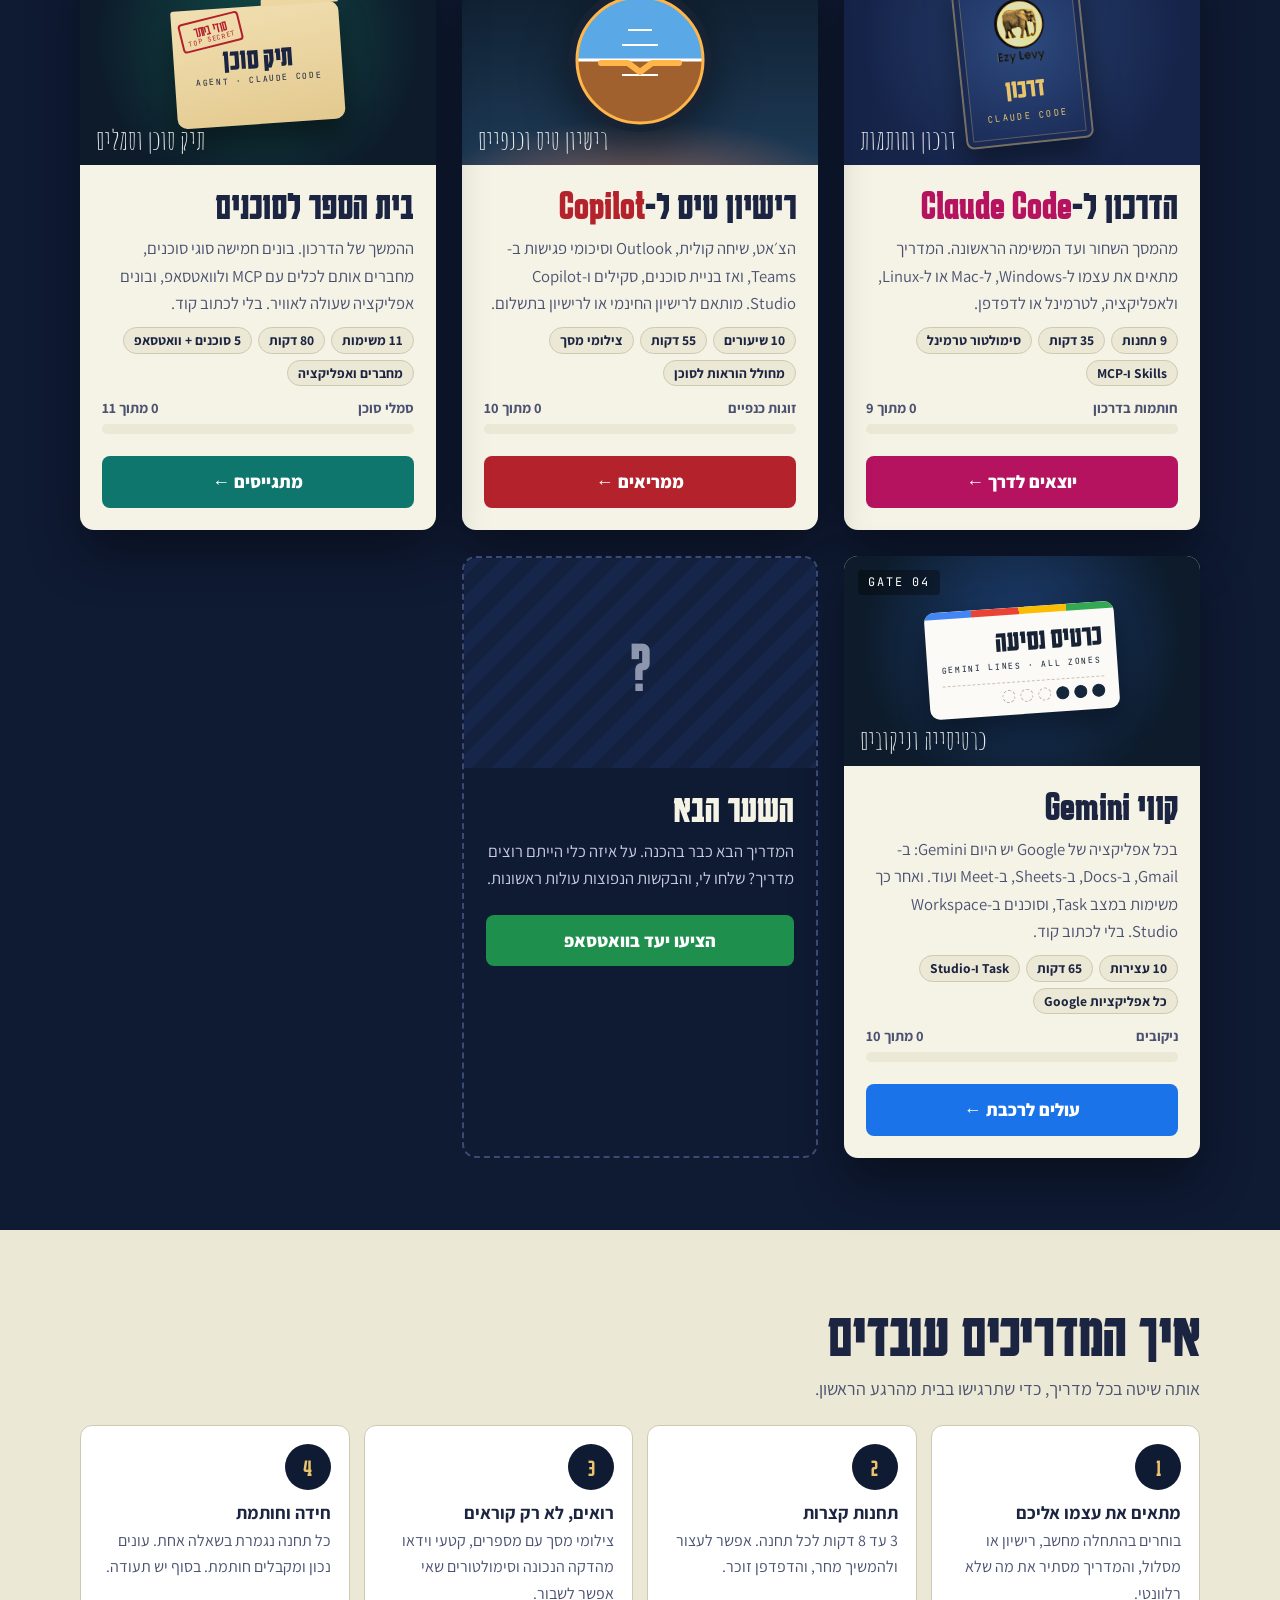
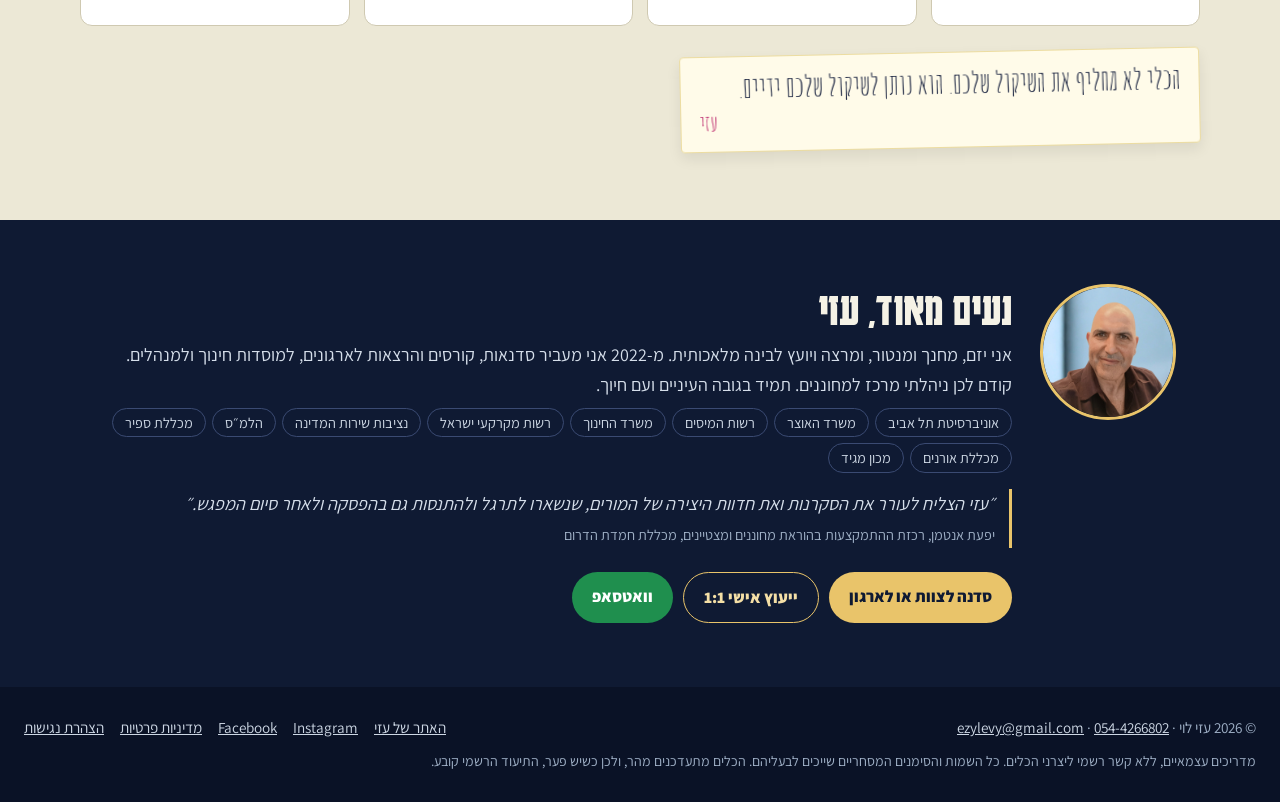
==== commit b219a34c: "Add Gemini Workspace tutorial; update Claude agents tutorial New tutorial: gemini-workspace (10 stop" ====
--- a/index.html
+++ b/index.html
@@ -4,7 +4,7 @@
 <meta charset="UTF-8">
 <meta name="viewport" content="width=device-width, initial-scale=1">
 <title>טרמינל המדריכים | מדריכי AI בעברית · עזי לוי</title>
-<meta name="description" content="כל המדריכים האינטראקטיביים של עזי לוי במקום אחד: Claude Code (בסיסי ומתקדם), Microsoft Copilot ועוד בדרך. בעברית, צעד אחר צעד, עם חידות, כלים וצילומי מסך.">
+<meta name="description" content="כל המדריכים האינטראקטיביים של עזי לוי במקום אחד: Claude Code (בסיסי ומתקדם), Microsoft Copilot, Gemini ב-Google Workspace ועוד בדרך. בעברית, צעד אחר צעד, עם חידות, כלים וצילומי מסך.">
 <link rel="canonical" href="https://ezylevy.github.io/tutorials/">
 <meta property="og:type" content="website">
 <meta property="og:locale" content="he_IL">
@@ -21,7 +21,8 @@
 {"@context":"https://schema.org","@type":"ItemList","name":"מדריכי AI בעברית של עזי לוי","itemListElement":[
 {"@type":"ListItem","position":1,"url":"https://ezylevy.github.io/tutorials/claude-code/","name":"הדרכון ל-Claude Code"},
 {"@type":"ListItem","position":2,"url":"https://ezylevy.github.io/tutorials/copilot/","name":"רישיון טיס ל-Copilot"},
-{"@type":"ListItem","position":3,"url":"https://ezylevy.github.io/tutorials/claude-agents/","name":"בית הספר לסוכנים: Claude Code למתקדמים"}]}
+{"@type":"ListItem","position":3,"url":"https://ezylevy.github.io/tutorials/claude-agents/","name":"בית הספר לסוכנים: Claude Code למתקדמים"},
+{"@type":"ListItem","position":4,"url":"https://ezylevy.github.io/tutorials/gemini-workspace/","name":"קווי Gemini: AI ב-Google Workspace"}]}
 </script>
 </head>
 <body>
@@ -82,8 +83,9 @@
       <!-- להוספת מדריך: מעתיקים שורה, משנים את הקישור, את data-key, data-field ו-data-total -->
       <li data-key="cc-passport-v1" data-field="stamps" data-total="9"><a href="claude-code/"><span class="gate">01</span><span class="dest">Claude Code<small>הדרכון: התקנה ושימוש ראשון</small></span><span class="meta">9 תחנות · 35 דק׳</span><span class="meta prog">0/9</span><span class="status">פתוח לעלייה</span></a></li>
       <li data-key="ezi-copilot-license-v1" data-field="wings" data-total="10"><a href="copilot/"><span class="gate">02</span><span class="dest">Microsoft Copilot<small>רישיון טיס: מהצ׳אט ועד סוכנים</small></span><span class="meta">10 שיעורים · 55 דק׳</span><span class="meta prog">0/10</span><span class="status">פתוח לעלייה</span></a></li>
-      <li data-key="ezi-cc-agents-v1" data-field="badges" data-total="10"><a href="claude-agents/"><span class="gate">03</span><span class="dest">Claude Code למתקדמים<small>בית הספר לסוכנים: 5 סוכנים, מחברים ואפליקציה</small></span><span class="meta">10 משימות · 70 דק׳</span><span class="meta prog">0/10</span><span class="status">פתוח לעלייה</span></a></li>
-      <li><div class="soon-row"><span class="gate">04</span><span class="dest">היעד הבא<small>בהכנה</small></span><span class="meta">-</span><span class="meta">-</span><span class="status">בקרוב</span></div></li>
+      <li data-key="ezi-cc-agents-v1" data-field="badges" data-total="11"><a href="claude-agents/"><span class="gate">03</span><span class="dest">Claude Code למתקדמים<small>בית הספר לסוכנים: 5 סוכנים, מחברים, וואטסאפ ואפליקציה</small></span><span class="meta">11 משימות · 80 דק׳</span><span class="meta prog">0/11</span><span class="status">פתוח לעלייה</span></a></li>
+      <li data-key="ezi-gws-v1" data-field="badges" data-total="10"><a href="gemini-workspace/"><span class="gate">04</span><span class="dest">Gemini ב-Google Workspace<small>קווי Gemini: מהצ׳אט, דרך כל האפליקציות, ועד סוכנים</small></span><span class="meta">10 עצירות · 65 דק׳</span><span class="meta prog">0/10</span><span class="status">פתוח לעלייה</span></a></li>
+      <li><div class="soon-row"><span class="gate">05</span><span class="dest">היעד הבא<small>בהכנה</small></span><span class="meta">-</span><span class="meta">-</span><span class="status">בקרוב</span></div></li>
     </ol>
   </div>
 </section>
@@ -140,7 +142,7 @@
       </a>
 
       <!-- שער 03 -->
-      <a class="gate-card" href="claude-agents/" style="--accent:#0f766e" data-key="ezi-cc-agents-v1" data-field="badges" data-total="10">
+      <a class="gate-card" href="claude-agents/" style="--accent:#0f766e" data-key="ezi-cc-agents-v1" data-field="badges" data-total="11">
         <div class="cover-art art-dossier">
           <span class="tag" dir="ltr">GATE 03</span>
           <div class="folder" aria-hidden="true"><span class="stamp-s">סודי ביותר<small>TOP SECRET</small></span><b>תיק סוכן</b><span class="code">AGENT · CLAUDE CODE</span></div>
@@ -148,10 +150,25 @@
         </div>
         <div class="card-body">
           <h3>בית הספר לסוכנים</h3>
-          <p>ההמשך של הדרכון. בונים חמישה סוגי סוכנים, מחברים אותם לכלים עם MCP, ובונים אפליקציה שעולה לאוויר. בלי לכתוב קוד.</p>
-          <ul class="chips"><li>10 משימות</li><li>70 דקות</li><li>5 סוכנים</li><li>מחברים ואפליקציה</li></ul>
-          <div class="progress"><div class="progress-top"><span>סמלי סוכן</span><span class="pcount">0 מתוך 10</span></div><div class="bar"><i></i></div></div>
+          <p>ההמשך של הדרכון. בונים חמישה סוגי סוכנים, מחברים אותם לכלים עם MCP ולוואטסאפ, ובונים אפליקציה שעולה לאוויר. בלי לכתוב קוד.</p>
+          <ul class="chips"><li>11 משימות</li><li>80 דקות</li><li>5 סוכנים + וואטסאפ</li><li>מחברים ואפליקציה</li></ul>
+          <div class="progress"><div class="progress-top"><span>סמלי סוכן</span><span class="pcount">0 מתוך 11</span></div><div class="bar"><i></i></div></div>
           <span class="cta">מתגייסים ←</span>
+        </div>
+      </a>
+
+      <a class="gate-card" href="gemini-workspace/" style="--accent:#1a73e8" data-key="ezi-gws-v1" data-field="badges" data-total="10">
+        <div class="cover-art art-metro">
+          <span class="tag" dir="ltr">GATE 04</span>
+          <div class="ticket-s" aria-hidden="true"><i class="stripe-s"></i><b>כרטיס נסיעה</b><span class="code">GEMINI LINES · ALL ZONES</span><span class="holes-s"><i class="on"></i><i class="on"></i><i class="on"></i><i></i><i></i><i></i></span></div>
+          <span class="theme">כרטיסייה וניקובים</span>
+        </div>
+        <div class="card-body">
+          <h3>קווי Gemini</h3>
+          <p>בכל אפליקציה של Google יש היום Gemini: ב-Gmail, ב-Docs, ב-Sheets, ב-Meet ועוד. ואחר כך משימות במצב Task, וסוכנים ב-Workspace Studio. בלי לכתוב קוד.</p>
+          <ul class="chips"><li>10 עצירות</li><li>65 דקות</li><li>Task ו-Studio</li><li>כל אפליקציות Google</li></ul>
+          <div class="progress"><div class="progress-top"><span>ניקובים</span><span class="pcount">0 מתוך 10</span></div><div class="bar"><i></i></div></div>
+          <span class="cta">עולים לרכבת ←</span>
         </div>
       </a>
 
--- a/assets/css/hub.css
+++ b/assets/css/hub.css
@@ -213,3 +213,11 @@
 .art-dossier .folder .code { font-family: var(--mono); font-size: .52rem; letter-spacing: .2em; }
 .art-dossier .stamp-s { position: absolute; top: 8px; left: 8px; font-family: var(--display); font-size: .95rem; line-height: 1; color: #b3202c; border: 2px double #b3202c; border-radius: 4px; padding: 2px 5px; transform: rotate(-10deg); text-align: center; }
 .art-dossier .stamp-s small { display: block; font-family: var(--mono); font-size: .42rem; letter-spacing: .12em; }
+.art-metro { background: radial-gradient(circle at 50% 40%, #1d3f73, #0d1b2a 75%); }
+.art-metro .ticket-s { position: relative; width: 190px; background: #fbfaf6; color: #172334; border-radius: 10px; padding: 18px 14px 12px; box-shadow: 0 14px 30px rgba(0, 0, 0, .45); transform: rotate(-4deg); display: grid; gap: 4px; overflow: hidden; }
+.art-metro .stripe-s { position: absolute; top: 0; left: 0; right: 0; height: 7px; background: linear-gradient(90deg, #4285f4 0 25%, #ea4335 25% 50%, #fbbc04 50% 75%, #34a853 75%); }
+.art-metro .ticket-s b { font-family: var(--display); font-size: 1.9rem; line-height: 1; }
+.art-metro .ticket-s .code { font-family: var(--mono); font-size: .52rem; letter-spacing: .2em; direction: ltr; text-align: start; }
+.art-metro .holes-s { display: flex; gap: 5px; border-top: 1.5px dashed #c9c3b2; padding-top: 7px; margin-top: 4px; }
+.art-metro .holes-s i { width: 13px; height: 13px; border-radius: 50%; border: 1.5px dashed #b9b2a0; }
+.art-metro .holes-s i.on { background: #13263a; border: 1.5px solid #13263a; }
